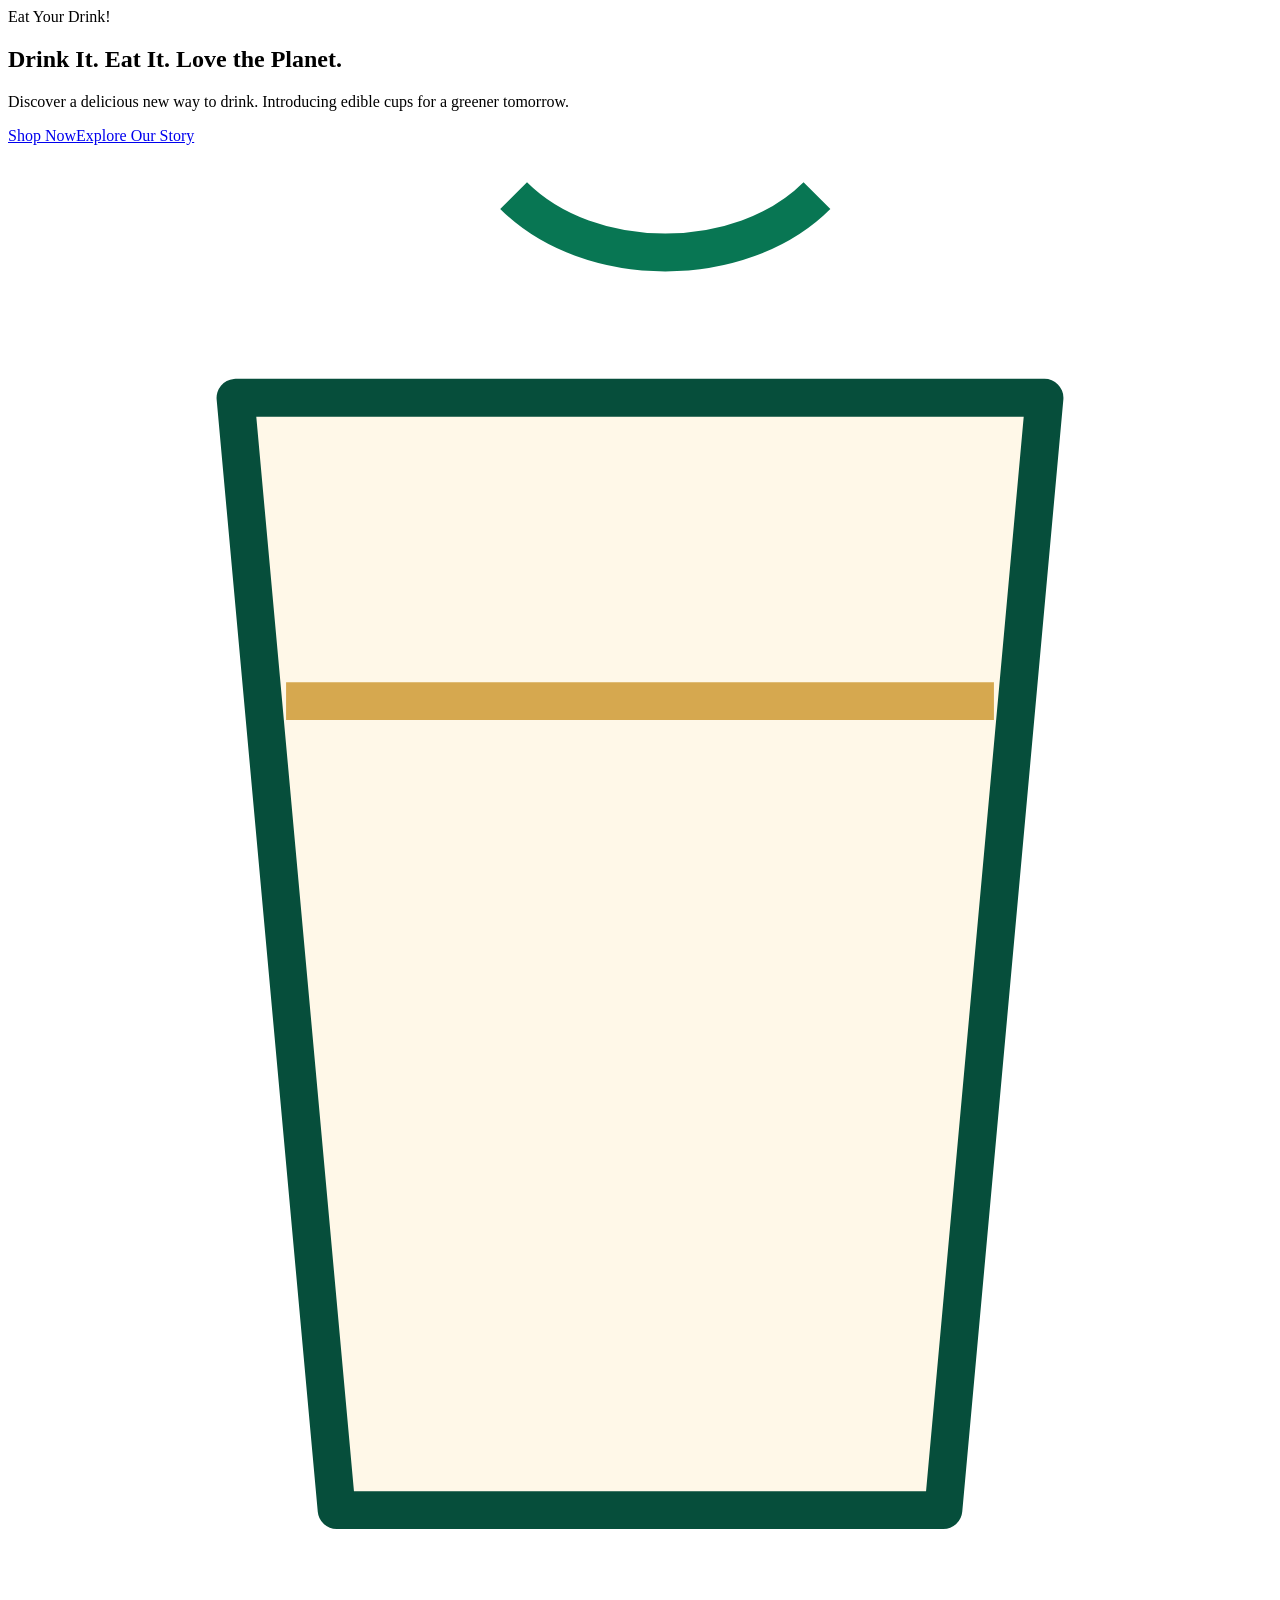
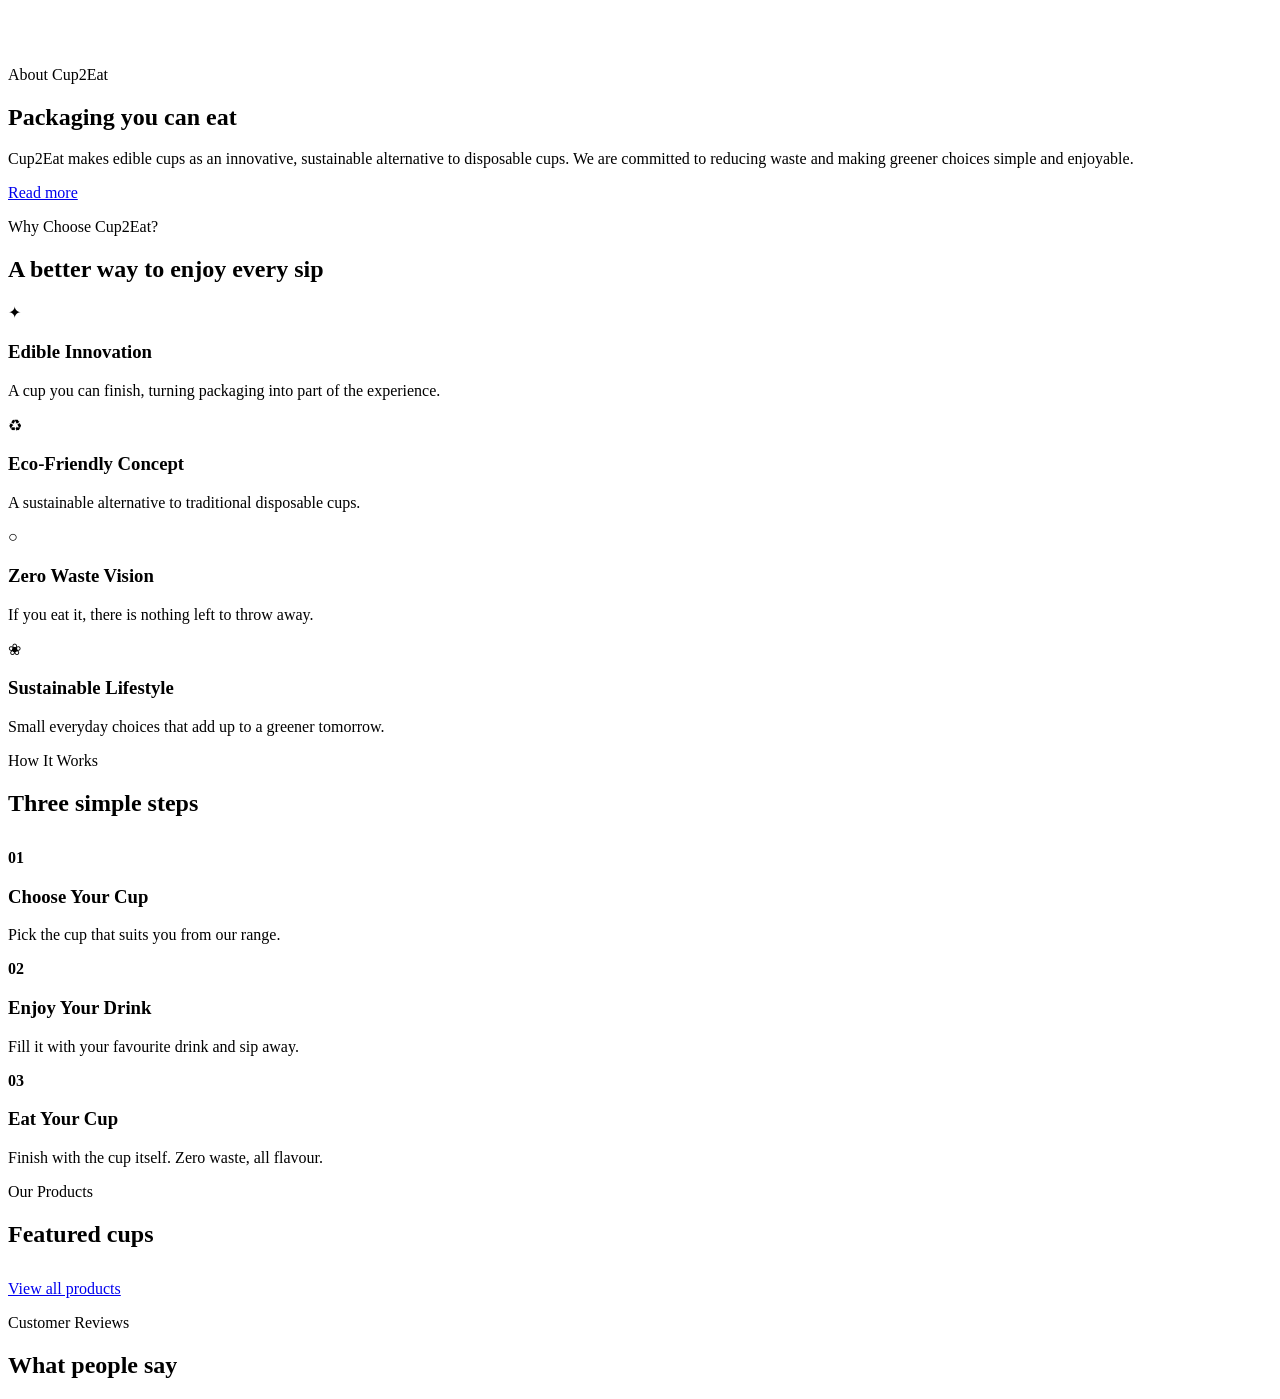
==== index.html @ b133ac02 "Add files via upload" ====
<!DOCTYPE html>
<html lang="en"><head><meta charset="UTF-8"><meta name="viewport" content="width=device-width,initial-scale=1">
<title>Eat Your Drink! | Cup2Eat</title><meta name="description" content="Cup2Eat - Eat Your Drink! Eco-friendly edible cups."><link rel="stylesheet" href="css/style.css"></head>
<body><div id="hdr"></div>
<main><section class="hero"><div class="wrap"><div><span class="eyebrow">Eat Your Drink!</span><h1>Drink It. Eat It. Love the Planet.</h1>
<p>Discover a delicious new way to drink. Introducing edible cups for a greener tomorrow.</p><div class="btns"><a class="btn" href="products.html">Shop Now</a><a class="btn ghost" href="about.html">Explore Our Story</a></div></div>
<div class="art" role="img" aria-label="Cup2Eat edible cup illustration"><svg viewBox="0 0 100 120" fill="none" stroke="#064E3B" stroke-width="3" stroke-linejoin="round"><path d="M18 20h64l-8 88H26z" fill="#FFF8E8"/><path d="M22 44h56" stroke="#D6A84F"/><path d="M40 4c6 6 18 6 24 0" stroke="#087653"/></svg></div></div></section>
<section><div class="wrap split"><div><span class="eyebrow">About Cup2Eat</span><h2>Packaging you can eat</h2></div><div><p>Cup2Eat makes edible cups as an innovative, sustainable alternative to disposable cups. We are committed to reducing waste and making greener choices simple and enjoyable.</p><p style="margin:1rem 0"><a class="btn ghost" href="about.html">Read more</a></p></div></div></section>
<section><div class="wrap"><div class="center"><span class="eyebrow">Why Choose Cup2Eat?</span><h2>A better way to enjoy every sip</h2></div><div class="grid">
<div class="card"><div class="ico">✦</div><h3>Edible Innovation</h3><p>A cup you can finish, turning packaging into part of the experience.</p></div>
<div class="card"><div class="ico">♻</div><h3>Eco-Friendly Concept</h3><p>A sustainable alternative to traditional disposable cups.</p></div>
<div class="card"><div class="ico">○</div><h3>Zero Waste Vision</h3><p>If you eat it, there is nothing left to throw away.</p></div>
<div class="card"><div class="ico">❀</div><h3>Sustainable Lifestyle</h3><p>Small everyday choices that add up to a greener tomorrow.</p></div></div></div></section><section class="alt"><div class="wrap center"><span class="eyebrow">How It Works</span><h2>Three simple steps</h2><div class="grid" style="text-align:left;margin-top:2rem">
<div class="card step"><b>01</b><h3>Choose Your Cup</h3><p>Pick the cup that suits you from our range.</p></div>
<div class="card step"><b>02</b><h3>Enjoy Your Drink</h3><p>Fill it with your favourite drink and sip away.</p></div>
<div class="card step"><b>03</b><h3>Eat Your Cup</h3><p>Finish with the cup itself. Zero waste, all flavour.</p></div></div></div></section>
<section><div class="wrap"><div class="center"><span class="eyebrow">Our Products</span><h2>Featured cups</h2></div><div class="grid" id="products-grid" data-limit="3"></div><p class="center" style="margin-top:2rem"><a class="btn" href="products.html">View all products</a></p></div></section><section class="alt"><div class="wrap"><div class="center"><span class="eyebrow">Customer Reviews</span><h2>What people say</h2></div><div class="grid" id="reviews"></div></div></section></main>
<div id="ftr"></div><script src="js/main.js"></script></body></html>
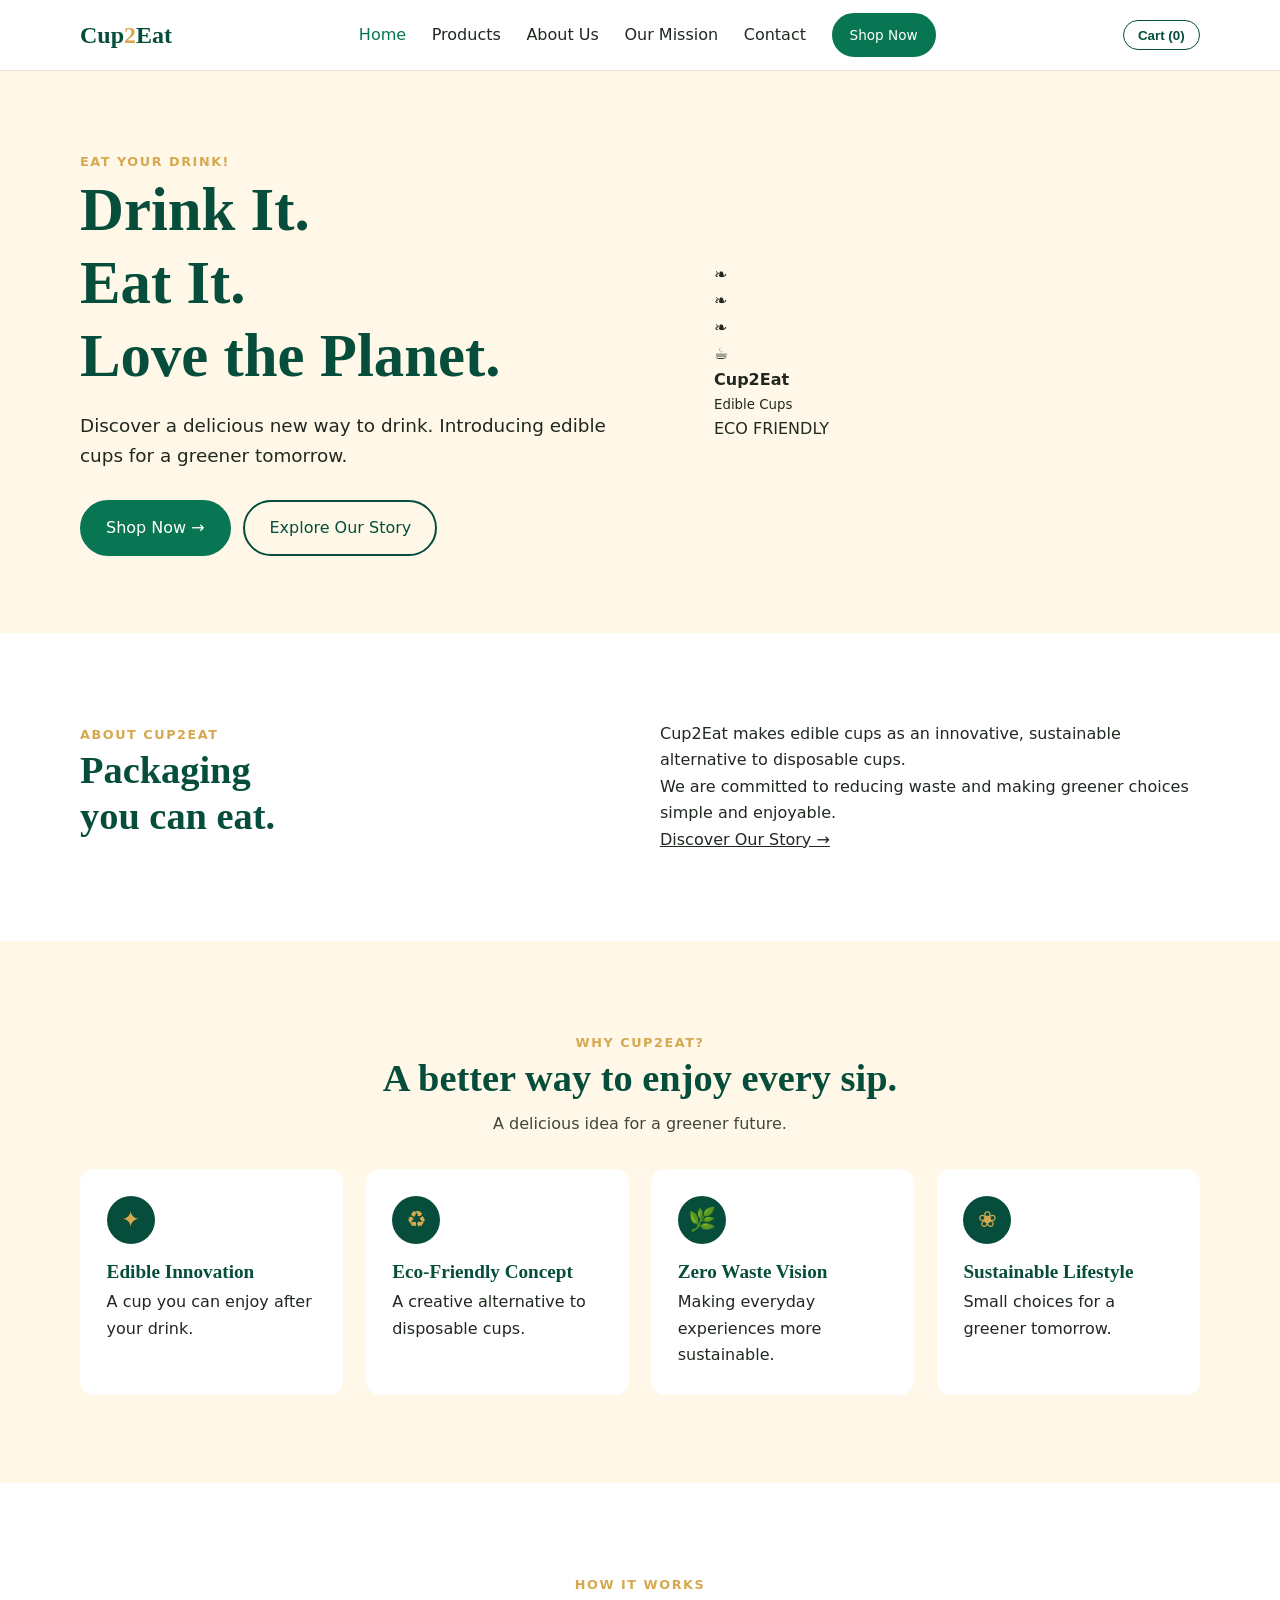
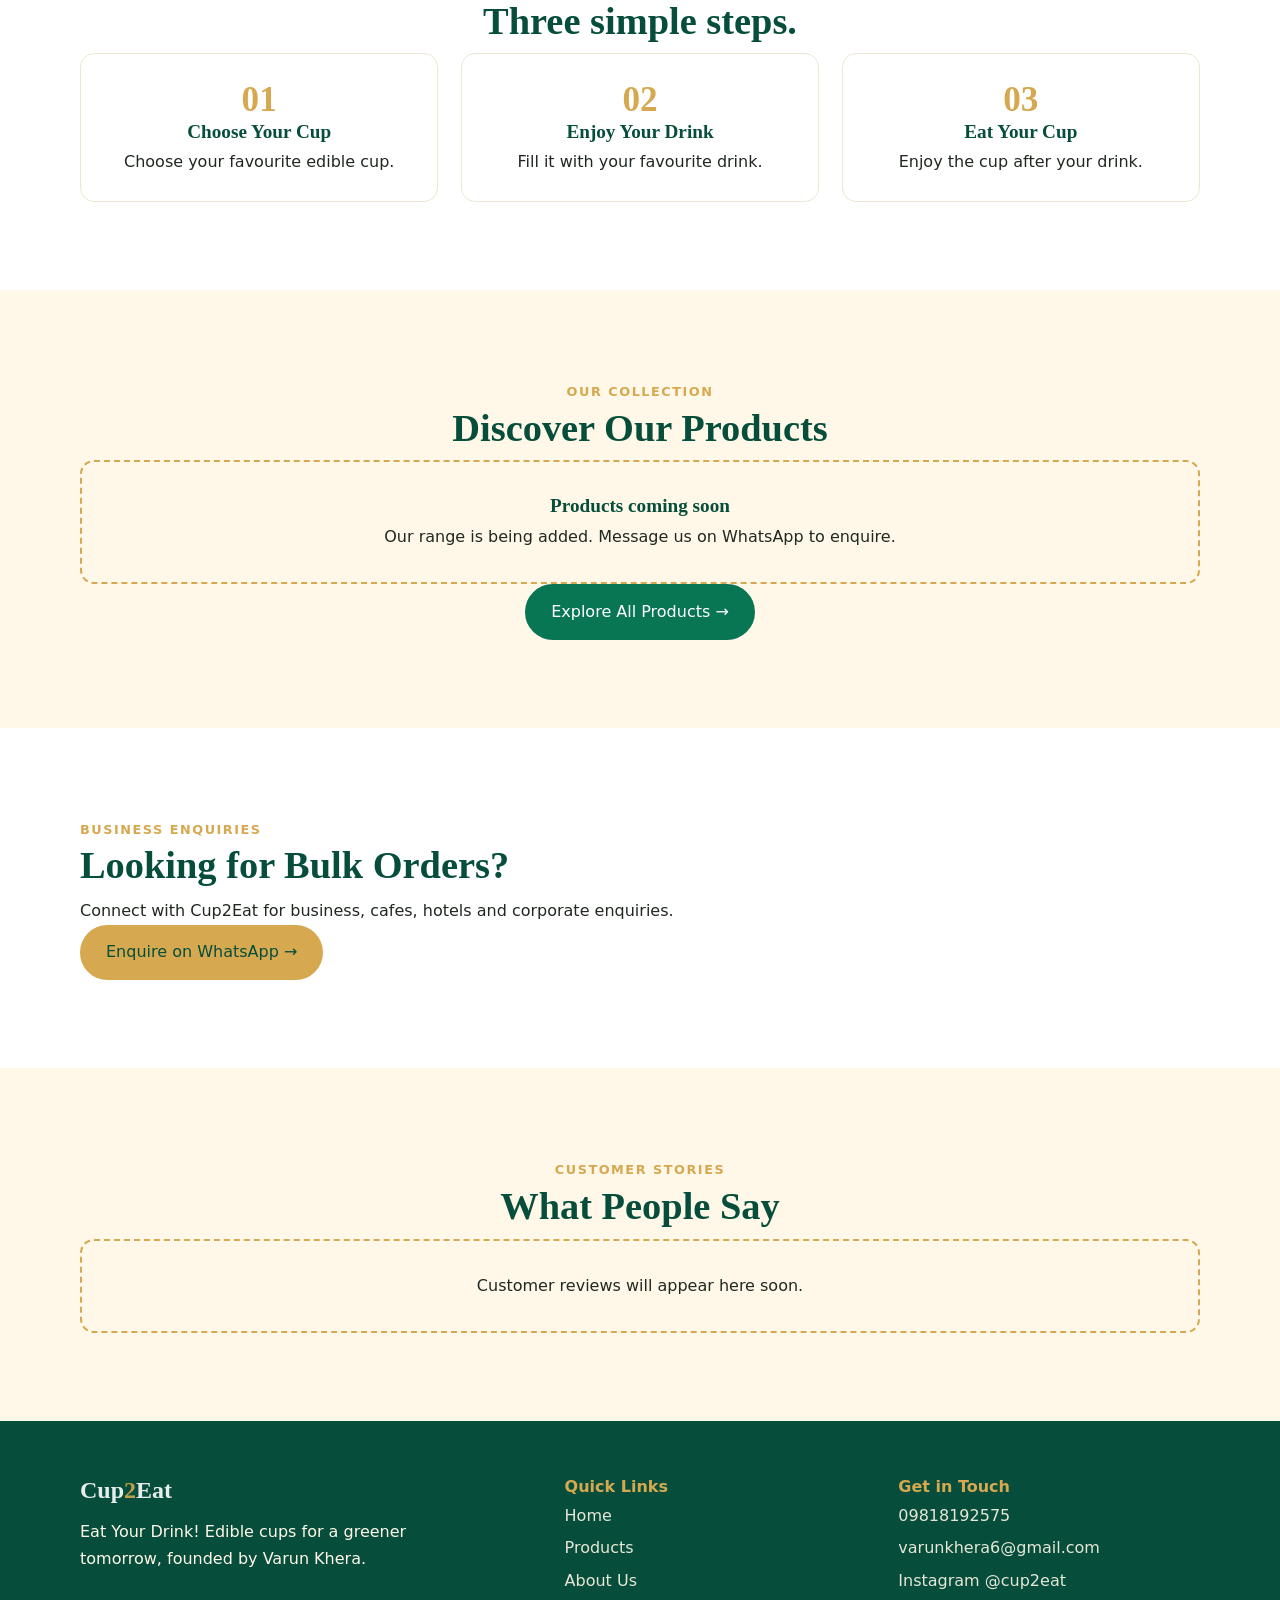
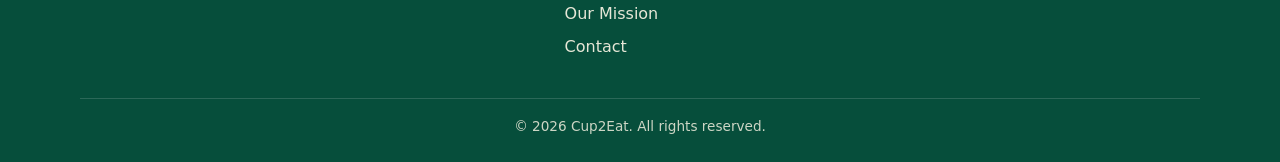
==== commit 7f16d265: "Update index.html" ====
--- a/index.html
+++ b/index.html
@@ -1,18 +1,263 @@
 <!DOCTYPE html>
-<html lang="en"><head><meta charset="UTF-8"><meta name="viewport" content="width=device-width,initial-scale=1">
-<title>Eat Your Drink! | Cup2Eat</title><meta name="description" content="Cup2Eat - Eat Your Drink! Eco-friendly edible cups."><link rel="stylesheet" href="css/style.css"></head>
-<body><div id="hdr"></div>
-<main><section class="hero"><div class="wrap"><div><span class="eyebrow">Eat Your Drink!</span><h1>Drink It. Eat It. Love the Planet.</h1>
-<p>Discover a delicious new way to drink. Introducing edible cups for a greener tomorrow.</p><div class="btns"><a class="btn" href="products.html">Shop Now</a><a class="btn ghost" href="about.html">Explore Our Story</a></div></div>
-<div class="art" role="img" aria-label="Cup2Eat edible cup illustration"><svg viewBox="0 0 100 120" fill="none" stroke="#064E3B" stroke-width="3" stroke-linejoin="round"><path d="M18 20h64l-8 88H26z" fill="#FFF8E8"/><path d="M22 44h56" stroke="#D6A84F"/><path d="M40 4c6 6 18 6 24 0" stroke="#087653"/></svg></div></div></section>
-<section><div class="wrap split"><div><span class="eyebrow">About Cup2Eat</span><h2>Packaging you can eat</h2></div><div><p>Cup2Eat makes edible cups as an innovative, sustainable alternative to disposable cups. We are committed to reducing waste and making greener choices simple and enjoyable.</p><p style="margin:1rem 0"><a class="btn ghost" href="about.html">Read more</a></p></div></div></section>
-<section><div class="wrap"><div class="center"><span class="eyebrow">Why Choose Cup2Eat?</span><h2>A better way to enjoy every sip</h2></div><div class="grid">
-<div class="card"><div class="ico">✦</div><h3>Edible Innovation</h3><p>A cup you can finish, turning packaging into part of the experience.</p></div>
-<div class="card"><div class="ico">♻</div><h3>Eco-Friendly Concept</h3><p>A sustainable alternative to traditional disposable cups.</p></div>
-<div class="card"><div class="ico">○</div><h3>Zero Waste Vision</h3><p>If you eat it, there is nothing left to throw away.</p></div>
-<div class="card"><div class="ico">❀</div><h3>Sustainable Lifestyle</h3><p>Small everyday choices that add up to a greener tomorrow.</p></div></div></div></section><section class="alt"><div class="wrap center"><span class="eyebrow">How It Works</span><h2>Three simple steps</h2><div class="grid" style="text-align:left;margin-top:2rem">
-<div class="card step"><b>01</b><h3>Choose Your Cup</h3><p>Pick the cup that suits you from our range.</p></div>
-<div class="card step"><b>02</b><h3>Enjoy Your Drink</h3><p>Fill it with your favourite drink and sip away.</p></div>
-<div class="card step"><b>03</b><h3>Eat Your Cup</h3><p>Finish with the cup itself. Zero waste, all flavour.</p></div></div></div></section>
-<section><div class="wrap"><div class="center"><span class="eyebrow">Our Products</span><h2>Featured cups</h2></div><div class="grid" id="products-grid" data-limit="3"></div><p class="center" style="margin-top:2rem"><a class="btn" href="products.html">View all products</a></p></div></section><section class="alt"><div class="wrap"><div class="center"><span class="eyebrow">Customer Reviews</span><h2>What people say</h2></div><div class="grid" id="reviews"></div></div></section></main>
-<div id="ftr"></div><script src="js/main.js"></script></body></html>+<html lang="en">
+<head>
+<meta charset="UTF-8">
+<meta name="viewport" content="width=device-width,initial-scale=1">
+
+<title>Cup2Eat | Eat Your Drink!</title>
+
+<meta name="description" content="Discover Cup2Eat edible cups. Enjoy your drink and a greener tomorrow.">
+
+<meta name="theme-color" content="#FFF8E8">
+
+<link rel="stylesheet" href="css/style.css">
+</head>
+
+<body>
+
+<div id="hdr"></div>
+
+<main>
+
+<!-- HERO SECTION -->
+
+<section class="hero">
+<div class="wrap hero-grid">
+
+<div class="hero-content">
+
+<span class="eyebrow">EAT YOUR DRINK!</span>
+
+<h1>
+Drink It.<br>
+Eat It.<br>
+<span>Love the Planet.</span>
+</h1>
+
+<p>
+Discover a delicious new way to drink.
+Introducing edible cups for a greener tomorrow.
+</p>
+
+<div class="btns">
+
+<a href="products.html" class="btn">
+Shop Now →
+</a>
+
+<a href="about.html" class="btn ghost">
+Explore Our Story
+</a>
+
+</div>
+</div>
+
+<div class="hero-visual">
+
+<div class="leaf leaf-one">❧</div>
+<div class="leaf leaf-two">❧</div>
+<div class="leaf leaf-three">❧</div>
+
+<div class="product-circle">
+
+<img
+src="images/edible-cup.jpg"
+alt="Cup2Eat edible cup"
+onerror="this.style.display='none';this.nextElementSibling.style.display='grid'"
+>
+
+<div class="cup-placeholder">
+<span>☕</span>
+<strong>Cup2Eat</strong>
+<small>Edible Cups</small>
+</div>
+
+</div>
+
+<div class="round-label">ECO FRIENDLY</div>
+
+</div>
+
+</div>
+</section>
+
+<!-- ABOUT -->
+
+<section class="about-section">
+
+<div class="wrap split">
+
+<div>
+<span class="eyebrow">ABOUT CUP2EAT</span>
+<h2>Packaging<br>you can eat.</h2>
+<div class="gold-line"></div>
+</div>
+
+<div>
+<p>
+Cup2Eat makes edible cups as an innovative,
+sustainable alternative to disposable cups.
+</p>
+
+<p>
+We are committed to reducing waste and making
+greener choices simple and enjoyable.
+</p>
+
+<a href="about.html" class="text-link">
+Discover Our Story →
+</a>
+</div>
+
+</div>
+
+</section>
+
+<!-- WHY CHOOSE US -->
+
+<section class="alt">
+
+<div class="wrap">
+
+<div class="center">
+<span class="eyebrow">WHY CUP2EAT?</span>
+<h2>A better way to enjoy every sip.</h2>
+<p class="lead">
+A delicious idea for a greener future.
+</p>
+</div>
+
+<div class="grid">
+
+<div class="card">
+<div class="ico">✦</div>
+<h3>Edible Innovation</h3>
+<p>A cup you can enjoy after your drink.</p>
+</div>
+
+<div class="card">
+<div class="ico">♻</div>
+<h3>Eco-Friendly Concept</h3>
+<p>A creative alternative to disposable cups.</p>
+</div>
+
+<div class="card">
+<div class="ico">🌿</div>
+<h3>Zero Waste Vision</h3>
+<p>Making everyday experiences more sustainable.</p>
+</div>
+
+<div class="card">
+<div class="ico">❀</div>
+<h3>Sustainable Lifestyle</h3>
+<p>Small choices for a greener tomorrow.</p>
+</div>
+
+</div>
+</div>
+</section>
+
+<!-- HOW IT WORKS -->
+
+<section>
+
+<div class="wrap center">
+
+<span class="eyebrow">HOW IT WORKS</span>
+<h2>Three simple steps.</h2>
+
+<div class="grid steps">
+
+<div class="card step">
+<b>01</b>
+<h3>Choose Your Cup</h3>
+<p>Choose your favourite edible cup.</p>
+</div>
+
+<div class="card step">
+<b>02</b>
+<h3>Enjoy Your Drink</h3>
+<p>Fill it with your favourite drink.</p>
+</div>
+
+<div class="card step">
+<b>03</b>
+<h3>Eat Your Cup</h3>
+<p>Enjoy the cup after your drink.</p>
+</div>
+
+</div>
+</div>
+</section>
+
+<!-- PRODUCTS -->
+
+<section class="alt">
+
+<div class="wrap">
+
+<div class="center">
+<span class="eyebrow">OUR COLLECTION</span>
+<h2>Discover Our Products</h2>
+</div>
+
+<div class="grid" id="products-grid" data-limit="3"></div>
+
+<div class="center view-products">
+<a href="products.html" class="btn">Explore All Products →</a>
+</div>
+
+</div>
+</section>
+
+<!-- BULK ORDER -->
+
+<section>
+
+<div class="wrap bulk-box">
+
+<div>
+<span class="eyebrow">BUSINESS ENQUIRIES</span>
+<h2>Looking for Bulk Orders?</h2>
+
+<p>
+Connect with Cup2Eat for business,
+cafes, hotels and corporate enquiries.
+</p>
+
+</div>
+
+<a href="https://wa.me/919818192575?text=Hello%20Cup2Eat%2C%20I%20am%20interested%20in%20bulk%20orders."
+class="btn gold" target="_blank" rel="noopener">
+Enquire on WhatsApp →
+</a>
+
+</div>
+
+</section>
+
+<!-- REVIEWS -->
+
+<section class="alt">
+
+<div class="wrap">
+
+<div class="center">
+<span class="eyebrow">CUSTOMER STORIES</span>
+<h2>What People Say</h2>
+</div>
+
+<div class="grid" id="reviews"></div>
+
+</div>
+
+</section>
+
+</main>
+
+<div id="ftr"></div>
+
+<script src="js/main.js"></script>
+
+</body>
+  </html>
--- a/css/style.css
+++ b/css/style.css
@@ -0,0 +1,59 @@
+:root{--green:#064E3B;--cream:#FFF8E8;--gold:#D6A84F;--text:#202820;--bg:#fff;--btn:#087653;--r:14px}
+*{box-sizing:border-box;margin:0;padding:0}
+html{scroll-behavior:smooth}
+body{font-family:Inter,system-ui,-apple-system,"Segoe UI",sans-serif;color:var(--text);background:var(--bg);line-height:1.65}
+h1,h2,h3{font-family:Georgia,"Times New Roman",serif;color:var(--green);line-height:1.2}
+h1{font-size:clamp(2.2rem,5vw,3.8rem)}h2{font-size:clamp(1.7rem,3.5vw,2.4rem);margin-bottom:.6rem}h3{font-size:1.2rem;margin-bottom:.4rem}
+img{max-width:100%;display:block}a{color:inherit}
+.wrap{width:min(1120px,92%);margin-inline:auto}
+section{padding:clamp(3rem,7vw,5.5rem) 0}.alt{background:var(--cream)}
+.lead{max-width:60ch;margin-bottom:2rem;opacity:.85}.center{text-align:center}.center .lead{margin-inline:auto}
+.eyebrow{color:var(--gold);font-weight:700;letter-spacing:.12em;text-transform:uppercase;font-size:.8rem}
+.btn{display:inline-block;padding:.8rem 1.5rem;border-radius:999px;background:var(--btn);color:#fff;border:2px solid var(--btn);font:600 .95rem inherit;cursor:pointer;text-decoration:none;transition:background .2s}
+.btn:hover{background:var(--green);border-color:var(--green)}
+.btn.ghost{background:transparent;color:var(--green);border-color:var(--green)}.btn.ghost:hover{background:var(--green);color:#fff}
+.btn.sm{padding:.55rem 1rem;font-size:.85rem}.btn.gold{background:var(--gold);border-color:var(--gold);color:var(--green)}
+header{position:sticky;top:0;z-index:50;background:#fff;border-bottom:1px solid #e9e4d4}
+.nav{display:flex;align-items:center;justify-content:space-between;height:70px;gap:1rem}
+.logo{font:700 1.5rem Georgia,serif;color:var(--green);text-decoration:none}.logo span{color:var(--gold)}
+nav ul{display:flex;gap:1.6rem;list-style:none;align-items:center}
+nav a{text-decoration:none;font-weight:500}nav a.on,nav a:hover{color:var(--btn)}nav a.btn{color:#fff}
+.tools{display:flex;gap:.6rem;align-items:center}
+.cartb{background:none;border:1px solid var(--green);color:var(--green);border-radius:999px;padding:.4rem .9rem;font-weight:600;cursor:pointer}
+.burger{display:none;background:none;border:0;font-size:1.7rem;color:var(--green);cursor:pointer}
+.hero{background:var(--cream);padding:clamp(2.5rem,6vw,5rem) 0}
+.hero .wrap{display:grid;grid-template-columns:1.1fr .9fr;gap:2.5rem;align-items:center}
+.hero p{font-size:1.15rem;margin:1.1rem 0 1.8rem;max-width:46ch}.btns{display:flex;gap:.8rem;flex-wrap:wrap}
+.art{background:#fff;border-radius:50%;aspect-ratio:1;display:grid;place-items:center;border:2px solid var(--gold);max-width:420px;margin-inline:auto;width:100%}
+.art svg{width:55%}
+.grid{display:grid;gap:1.4rem;grid-template-columns:repeat(auto-fit,minmax(240px,1fr))}
+.card{background:#fff;border:1px solid #ece6d2;border-radius:var(--r);padding:1.6rem}
+.alt .card{border-color:transparent}
+.ico{width:48px;height:48px;border-radius:50%;background:var(--green);color:var(--gold);display:grid;place-items:center;font-size:1.4rem;margin-bottom:1rem}
+.step b{font:700 2.2rem Georgia,serif;color:var(--gold)}
+.pcard{padding:0;overflow:hidden;display:flex;flex-direction:column}
+.pimg{background:var(--cream);aspect-ratio:4/3;display:grid;place-items:center}.pimg img{width:100%;height:100%;object-fit:cover}.pimg svg{width:30%}
+.pbody{padding:1.2rem;display:flex;flex-direction:column;gap:.4rem;flex:1}
+.price{font-weight:700;color:var(--btn);font-size:1.2rem}.meta{font-size:.85rem;opacity:.7}
+.pbody .btns{margin-top:auto;padding-top:.7rem}
+.empty{grid-column:1/-1;text-align:center;padding:2rem;border:2px dashed var(--gold);border-radius:var(--r);background:var(--cream)}
+.quote{font-style:italic}.quote small{display:block;margin-top:.8rem;font-style:normal;font-weight:600;color:var(--green)}
+.split{display:grid;grid-template-columns:1fr 1fr;gap:2.5rem;align-items:start}
+form{display:grid;gap:1rem}.two{display:grid;grid-template-columns:1fr 1fr;gap:1rem}
+label{font-weight:600;font-size:.9rem;display:grid;gap:.3rem}
+input,textarea,select{font:inherit;padding:.7rem .9rem;border:1px solid #cfc8b0;border-radius:10px;width:100%}
+input:focus,textarea:focus{outline:2px solid var(--btn);border-color:transparent}
+.ci li{list-style:none;margin-bottom:.8rem}.ci a{color:var(--btn);font-weight:600}
+.pagehead{background:var(--green);color:#fff;padding:3.5rem 0}.pagehead h1{color:#fff}.pagehead p{color:var(--cream);opacity:.9;max-width:55ch;margin-top:.6rem}
+footer{background:var(--green);color:var(--cream);padding:3.5rem 0 1.5rem}
+footer h3{color:var(--gold);font-family:inherit;font-size:1rem}footer ul{list-style:none}footer li{margin:.4rem 0}footer a{text-decoration:none;opacity:.9}footer a:hover{color:var(--gold)}
+footer .logo{color:#fff}.fg{display:grid;grid-template-columns:1.5fr 1fr 1fr;gap:2rem}
+.copy{border-top:1px solid #ffffff30;margin-top:2rem;padding-top:1rem;font-size:.85rem;opacity:.8;text-align:center}
+.admin table{width:100%;border-collapse:collapse;font-size:.9rem}.admin td,.admin th{padding:.5rem;border-bottom:1px solid #e5dfc9;text-align:left}
+.tabs{display:flex;gap:.5rem;margin-bottom:1.5rem}.tabs .btn.on{background:var(--green)}
+@media(max-width:860px){
+.burger{display:block}
+nav{position:absolute;top:70px;left:0;right:0;background:#fff;border-bottom:1px solid #e9e4d4;display:none;padding:1rem 4%}
+nav.open{display:block}nav ul{flex-direction:column;align-items:flex-start;gap:1rem}
+.hero .wrap,.split,.fg{grid-template-columns:1fr}.two{grid-template-columns:1fr}
+}
